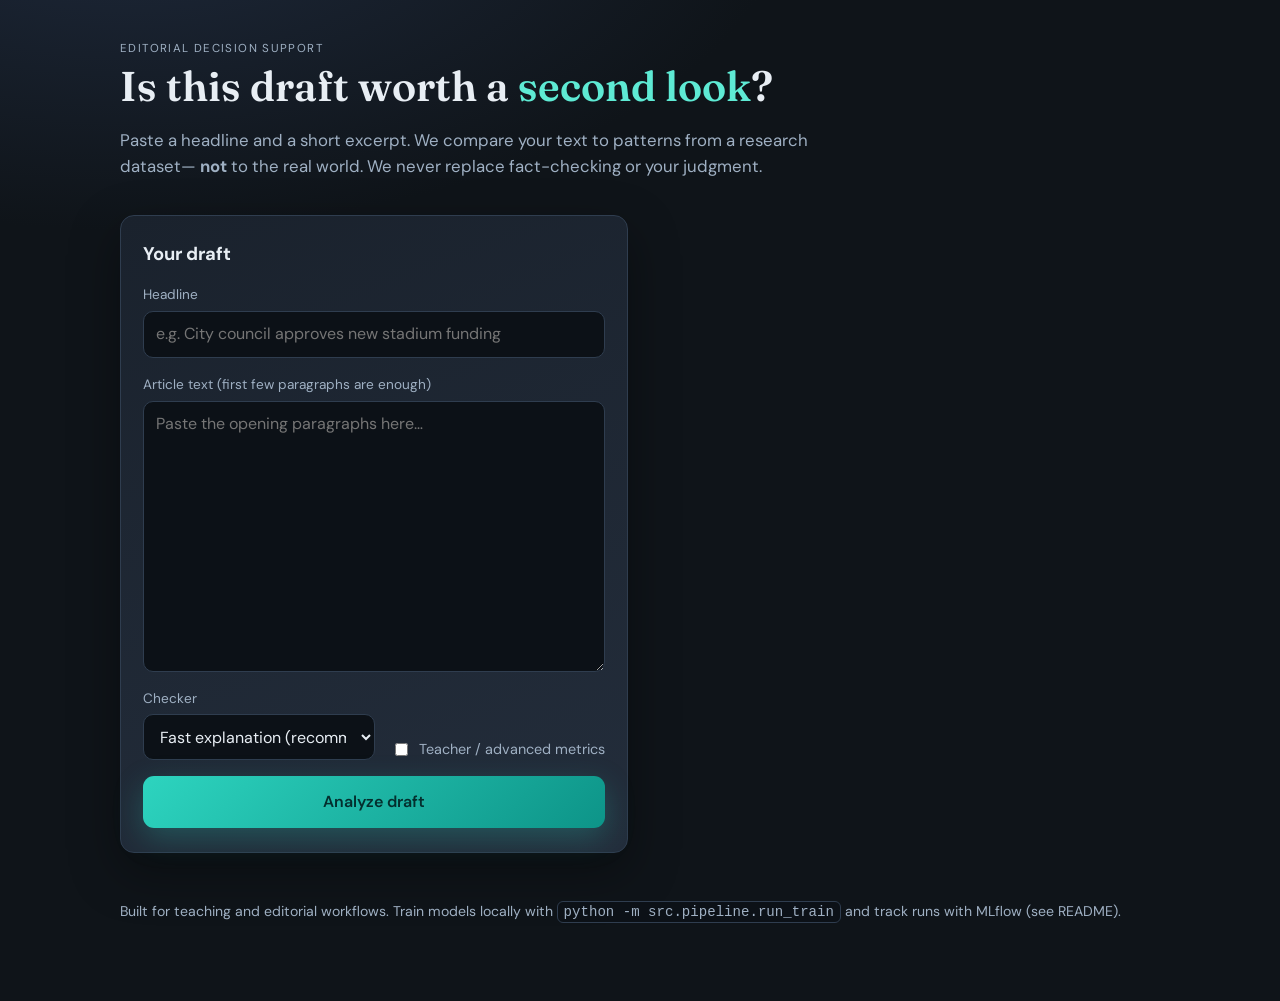
==== static/index.html @ ca24465d "Enhance README.md with detailed project description, architecture diagram, quickstart instructions, " ====
<!DOCTYPE html>
<html lang="en">
<head>
  <meta charset="UTF-8" />
  <meta name="viewport" content="width=device-width, initial-scale=1" />
  <title>News draft helper</title>
  <link rel="stylesheet" href="/static/styles.css" />
  <link rel="preconnect" href="https://fonts.googleapis.com" />
  <link rel="preconnect" href="https://fonts.gstatic.com" crossorigin />
  <link href="https://fonts.googleapis.com/css2?family=DM+Sans:ital,opsz,wght@0,9..40,400;0,9..40,600;0,9..40,700;1,9..40,400&family=Fraunces:opsz,wght@9..144,600&display=swap" rel="stylesheet" />
</head>
<body>
  <div class="page">
    <header class="hero">
      <p class="eyebrow">Editorial decision support</p>
      <h1>Is this draft worth a <span class="accent">second look</span>?</h1>
      <p class="lede">
        Paste a headline and a short excerpt. We compare your text to patterns from a research dataset—
        <strong>not</strong> to the real world. We never replace fact-checking or your judgment.
      </p>
    </header>

    <main class="grid">
      <section class="card form-card">
        <h2>Your draft</h2>
        <label class="field">
          <span>Headline</span>
          <input id="title" type="text" maxlength="500" placeholder="e.g. City council approves new stadium funding" />
        </label>
        <label class="field">
          <span>Article text (first few paragraphs are enough)</span>
          <textarea id="body" rows="10" maxlength="50000" placeholder="Paste the opening paragraphs here…"></textarea>
        </label>
        <div class="row">
          <label class="field inline">
            <span>Checker</span>
            <select id="backend">
              <option value="classical" selected>Fast explanation (recommended)</option>
              <option value="bilstm">Neural — BiLSTM</option>
              <option value="mini_transformer">Neural — small Transformer</option>
            </select>
          </label>
          <label class="toggle">
            <input type="checkbox" id="teacher" />
            <span>Teacher / advanced metrics</span>
          </label>
        </div>
        <button type="button" id="analyze" class="primary">Analyze draft</button>
        <p id="error" class="error" hidden></p>
      </section>

      <section class="card result-card" id="result" hidden>
        <div id="verdict-badge" class="badge">—</div>
        <h2 id="headline">—</h2>
        <p id="detail" class="detail">—</p>
        <div class="meter-wrap">
          <div class="meter-label"><span>Toward “needs review”</span><span id="meter-pct">0%</span></div>
          <div class="meter" role="progressbar" aria-valuemin="0" aria-valuemax="100" aria-valuenow="0" id="meter-bar"></div>
        </div>
        <p id="scale-note" class="muted small">—</p>

        <div class="explain">
          <h3>What influenced this score?</h3>
          <p class="muted small">
            These are phrases <em>in your text</em> that pushed the fast model toward “review” or “reliable.”
            They are statistical—not proof something is false or true.
          </p>
          <ul id="phrases" class="phrase-list"></ul>
        </div>

        <div id="teacher-panel" class="teacher" hidden>
          <h3>For instructors (precision / recall)</h3>
          <p class="muted small" id="teacher-note"></p>
          <pre id="teacher-json" class="code"></pre>
        </div>
      </section>
    </main>

    <footer class="footer">
      <p>
        Built for teaching and editorial workflows. Train models locally with
        <code>python -m src.pipeline.run_train</code> and track runs with MLflow (see README).
      </p>
    </footer>
  </div>
  <script src="/static/app.js"></script>
</body>
</html>
---- static/styles.css ----
:root {
  --bg: #0f1419;
  --surface: #1a222d;
  --surface2: #232d3b;
  --text: #e8eef4;
  --muted: #9fb0c3;
  --accent: #5eead4;
  --accent2: #fbbf24;
  --danger: #f87171;
  --ok: #4ade80;
  --border: #2f3d4f;
  --radius: 14px;
  --shadow: 0 18px 50px rgba(0, 0, 0, 0.35);
}

* {
  box-sizing: border-box;
}

body {
  margin: 0;
  min-height: 100vh;
  font-family: "DM Sans", system-ui, sans-serif;
  background: radial-gradient(1200px 600px at 10% -10%, #1e293b 0%, var(--bg) 55%);
  color: var(--text);
  line-height: 1.55;
}

.page {
  max-width: 1080px;
  margin: 0 auto;
  padding: 2.5rem 1.25rem 4rem;
}

.hero h1 {
  font-family: "Fraunces", Georgia, serif;
  font-size: clamp(1.85rem, 4vw, 2.6rem);
  line-height:1.15;
  margin: 0.35rem 0 1rem;
  font-weight: 600;
}

.accent {
  color: var(--accent);
}

.eyebrow {
  text-transform: uppercase;
  letter-spacing: 0.12em;
  font-size: 0.72rem;
  color: var(--muted);
  margin: 0;
}

.lede {
  max-width: 62ch;
  color: var(--muted);
  font-size: 1.05rem;
  margin: 0;
}

.grid {
  display: grid;
  gap: 1.5rem;
  margin-top: 2.25rem;
}

@media (min-width: 900px) {
  .grid {
    grid-template-columns: 1fr 1fr;
    align-items: start;
  }
}

.card {
  background: linear-gradient(160deg, var(--surface) 0%, var(--surface2) 100%);
  border: 1px solid var(--border);
  border-radius: var(--radius);
  padding: 1.5rem 1.35rem;
  box-shadow: var(--shadow);
}

.card h2 {
  margin-top: 0;
  font-size: 1.15rem;
}

.field {
  display: flex;
  flex-direction: column;
  gap: 0.35rem;
  margin-bottom: 1rem;
}

.field span {
  font-size: 0.85rem;
  color: var(--muted);
}

input, textarea, select {
  font: inherit;
  color: var(--text);
  background: #0c1117;
  border: 1px solid var(--border);
  border-radius: 10px;
  padding: 0.65rem 0.75rem;
}

textarea {
  resize: vertical;
  min-height: 160px;
}

.row {
  display: flex;
  flex-wrap: wrap;
  gap: 1rem;
  align-items: flex-end;
  margin-bottom: 1rem;
}

.field.inline {
  flex: 1;
  min-width: 200px;
  margin-bottom: 0;
}

.toggle {
  display: flex;
  align-items: center;
  gap: 0.5rem;
  font-size: 0.9rem;
  color: var(--muted);
  user-select: none;
}

.primary {
  width: 100%;
  font: inherit;
  font-weight: 600;
  padding: 0.85rem 1rem;
  border: none;
  border-radius: 11px;
  cursor: pointer;
  background: linear-gradient(135deg, #2dd4bf, #0d9488);
  color: #042f2e;
  box-shadow: 0 10px 30px rgba(45, 212, 191, 0.25);
}

.primary:hover {
  filter: brightness(1.05);
}

.error {
  color: var(--danger);
  font-size: 0.9rem;
  margin-top: 0.75rem;
}

.badge {
  display: inline-block;
  padding: 0.35rem 0.75rem;
  border-radius: 999px;
  font-size: 0.78rem;
  font-weight: 700;
  letter-spacing: 0.04em;
  text-transform: uppercase;
  background: var(--surface2);
  border: 1px solid var(--border);
  margin-bottom: 0.75rem;
}

.badge.ok { color: var(--ok); border-color: rgba(74, 222, 128, 0.35); }
.badge.mid { color: var(--accent2); border-color: rgba(251, 191, 36, 0.35); }
.badge.warn { color: var(--danger); border-color: rgba(248, 113, 113, 0.35); }

.detail {
  color: var(--muted);
  font-size: 1rem;
}

.meter-wrap {
  margin: 1.25rem 0 0.5rem;
}

.meter-label {
  display: flex;
  justify-content: space-between;
  font-size: 0.85rem;
  color: var(--muted);
  margin-bottom: 0.35rem;
}

.meter {
  height: 12px;
  border-radius: 999px;
  background: #0c1117;
  border: 1px solid var(--border);
  overflow: hidden;
}

.meter::after {
  content: "";
  display: block;
  height: 100%;
  width: var(--w, 0%);
  border-radius: inherit;
  background: linear-gradient(90deg, #34d399, #fbbf24, #f87171);
  transition: width 0.45s ease;
}

.small {
  font-size: 0.85rem;
}

.explain {
  margin-top: 1.5rem;
  padding-top: 1.25rem;
  border-top: 1px solid var(--border);
}

.phrase-list {
  list-style: none;
  padding: 0;
  margin: 0.5rem 0 0;
  display: flex;
  flex-direction: column;
  gap: 0.5rem;
}

.phrase-list li {
  display: flex;
  justify-content: space-between;
  gap: 1rem;
  padding: 0.55rem 0.65rem;
  background: #0c1117;
  border-radius: 8px;
  border: 1px solid var(--border);
  font-size: 0.9rem;
}

.phrase-list .tag {
  font-size: 0.72rem;
  text-transform: uppercase;
  letter-spacing: 0.06em;
  color: var(--accent2);
  white-space: nowrap;
}

.teacher {
  margin-top: 1.25rem;
  padding-top: 1rem;
  border-top: 1px dashed var(--border);
}

.code {
  background: #0c1117;
  border: 1px solid var(--border);
  border-radius: 10px;
  padding: 0.75rem;
  overflow: auto;
  font-size: 0.78rem;
  max-height: 280px;
}

.footer {
  margin-top: 3rem;
  color: var(--muted);
  font-size: 0.88rem;
}

code {
  background: #0c1117;
  padding: 0.12rem 0.35rem;
  border-radius: 6px;
  border: 1px solid var(--border);
}
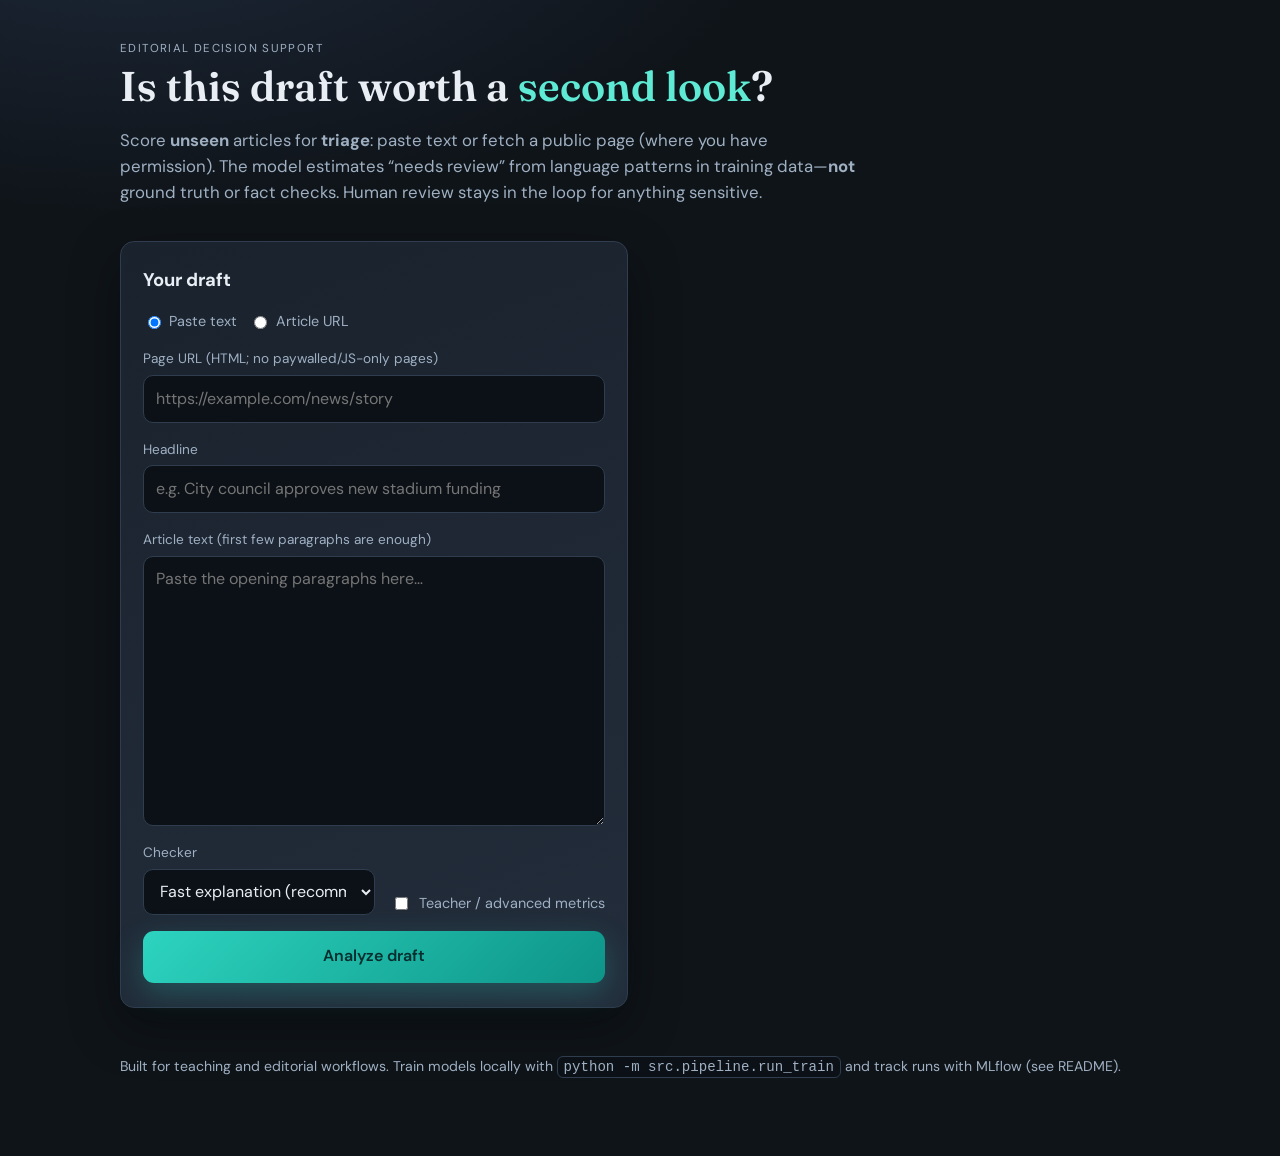
==== commit a15f4ef9: "Enhance API functionality and documentation: add support for URL analysis via `POST /api/analyze-url" ====
--- a/static/index.html
+++ b/static/index.html
@@ -15,19 +15,28 @@
       <p class="eyebrow">Editorial decision support</p>
       <h1>Is this draft worth a <span class="accent">second look</span>?</h1>
       <p class="lede">
-        Paste a headline and a short excerpt. We compare your text to patterns from a research dataset—
-        <strong>not</strong> to the real world. We never replace fact-checking or your judgment.
+        Score <strong>unseen</strong> articles for <strong>triage</strong>: paste text or fetch a public page (where you have permission).
+        The model estimates “needs review” from language patterns in training data—<strong>not</strong> ground truth or fact checks.
+        Human review stays in the loop for anything sensitive.
       </p>
     </header>
 
     <main class="grid">
       <section class="card form-card">
         <h2>Your draft</h2>
-        <label class="field">
+        <div class="tabs" role="tablist">
+          <label class="tab"><input type="radio" name="inputmode" value="paste" checked /> Paste text</label>
+          <label class="tab"><input type="radio" name="inputmode" value="url" /> Article URL</label>
+        </div>
+        <label class="field" id="url-row" hidden>
+          <span>Page URL (HTML; no paywalled/JS-only pages)</span>
+          <input id="url" type="url" maxlength="2048" placeholder="https://example.com/news/story" />
+        </label>
+        <label class="field paste-only">
           <span>Headline</span>
           <input id="title" type="text" maxlength="500" placeholder="e.g. City council approves new stadium funding" />
         </label>
-        <label class="field">
+        <label class="field paste-only">
           <span>Article text (first few paragraphs are enough)</span>
           <textarea id="body" rows="10" maxlength="50000" placeholder="Paste the opening paragraphs here…"></textarea>
         </label>
@@ -60,12 +69,22 @@
         <p id="scale-note" class="muted small">—</p>
 
         <div class="explain">
+          <h3>Why this score? (plain summary)</h3>
+          <p id="executive-why" class="detail small">—</p>
+        </div>
+
+        <div class="explain">
           <h3>What influenced this score?</h3>
           <p class="muted small">
             These are phrases <em>in your text</em> that pushed the fast model toward “review” or “reliable.”
-            They are statistical—not proof something is false or true.
+            They are statistical—not proof something is false or true. <strong>AI-written</strong> and <strong>fake</strong> are not the same problem.
           </p>
           <ul id="phrases" class="phrase-list"></ul>
+        </div>
+
+        <div id="framing-panel" class="framing" hidden>
+          <h3>How ML fits your product (automation)</h3>
+          <ul id="framing-list" class="framing-list"></ul>
         </div>
 
         <div id="teacher-panel" class="teacher" hidden>
--- a/static/styles.css
+++ b/static/styles.css
@@ -263,6 +263,38 @@
   max-height: 280px;
 }
 
+.tabs {
+  display: flex;
+  gap: 0.75rem;
+  margin-bottom: 1rem;
+  flex-wrap: wrap;
+}
+
+.tab {
+  display: flex;
+  align-items: center;
+  gap: 0.35rem;
+  font-size: 0.9rem;
+  color: var(--muted);
+  cursor: pointer;
+}
+
+.framing {
+  margin-top: 1.25rem;
+  padding: 1rem;
+  background: #0c1117;
+  border: 1px solid var(--border);
+  border-radius: 10px;
+}
+
+.framing-list {
+  margin: 0.35rem 0 0;
+  padding-left: 1.1rem;
+  color: var(--muted);
+  font-size: 0.88rem;
+  line-height: 1.5;
+}
+
 .footer {
   margin-top: 3rem;
   color: var(--muted);
